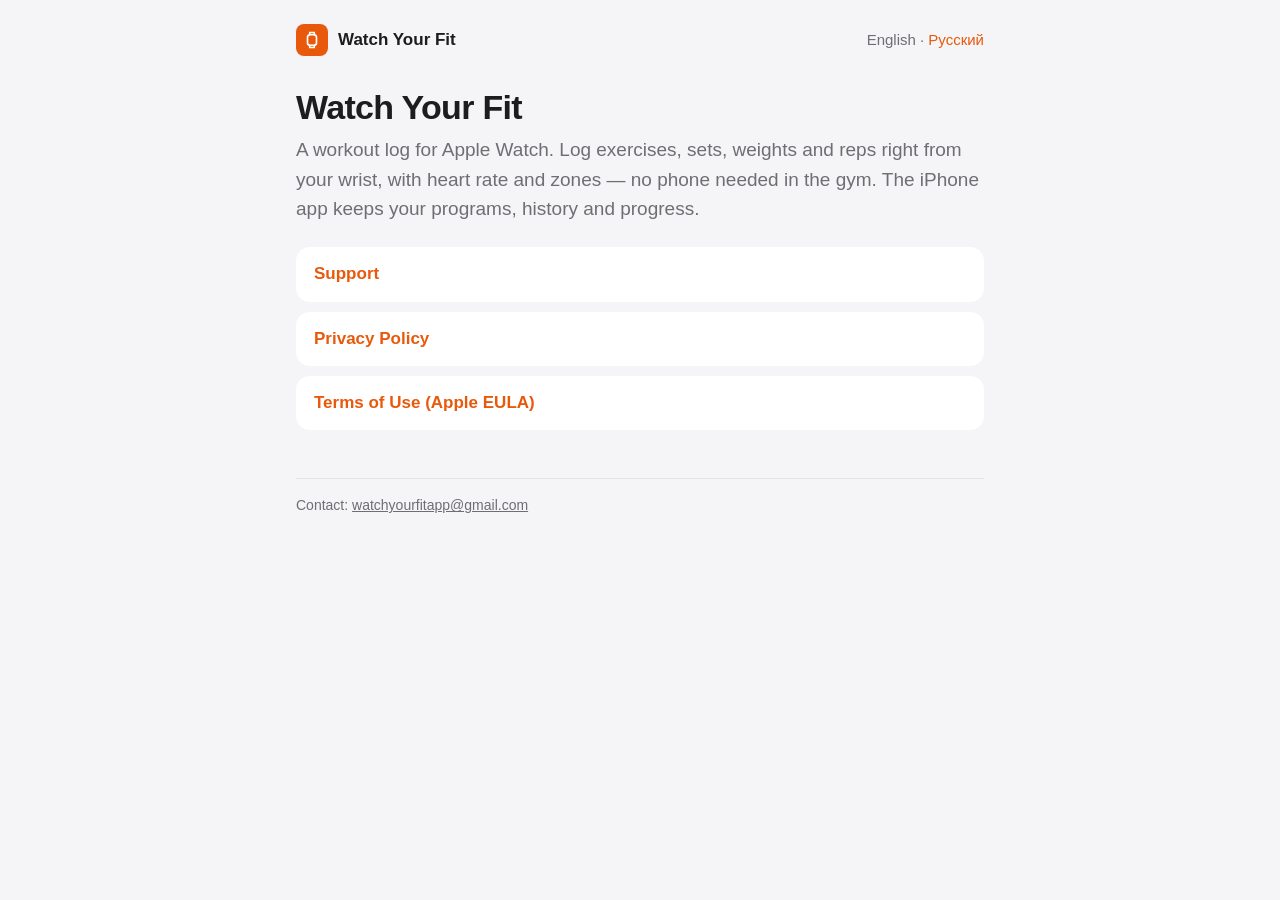
==== index.html @ 6d82d3f4 "Privacy policy and support pages (en, ru)" ====
<!DOCTYPE html><meta charset="utf-8">
<html lang="en">
<head>
<meta name="viewport" content="width=device-width, initial-scale=1">
<title>Watch Your Fit</title>
<meta name="description" content="Watch Your Fit — a strength and cardio workout log for Apple Watch, with a companion iPhone app.">
<link rel="stylesheet" href="/style.css">
</head>
<body>
<div class="page">
<header class="top">
  <a class="brand" href="/"><span class="brand-mark"><svg width="18" height="18" viewBox="0 0 24 24" fill="none" stroke="#fff" stroke-width="2.2" stroke-linecap="round" aria-hidden="true"><rect x="6" y="5" width="12" height="14" rx="3.5"/><path d="M9 5V2h6v3M9 19v3h6v-3"/></svg></span>Watch Your Fit</a>
  <span class="lang">English · <a href="/ru/" lang="ru">Русский</a></span>
</header>

<main>
<h1>Watch Your Fit</h1>
<p class="lead">A workout log for Apple Watch. Log exercises, sets, weights and reps right from your wrist, with heart rate and zones — no phone needed in the gym. The iPhone app keeps your programs, history and progress.</p>

<ul class="links">
  <li><a href="/support">Support</a></li>
  <li><a href="/privacy">Privacy Policy</a></li>
  <li><a href="https://www.apple.com/legal/internet-services/itunes/dev/stdeula/">Terms of Use (Apple EULA)</a></li>
</ul>
</main>

<footer>
Contact: <a href="mailto:watchyourfitapp@gmail.com">watchyourfitapp@gmail.com</a>
</footer>
</div>
</body>
</html>
---- style.css ----
@charset "utf-8";

/* Watch Your Fit — static pages. No external fonts, scripts or trackers. */

:root {
  --bg: #f5f5f7;
  --surface: #ffffff;
  --text: #1d1d1f;
  --muted: #6e6e73;
  --line: #e3e3e8;
  --accent: #e8590c;
  --accent-soft: #fff1e8;
}

@media (prefers-color-scheme: dark) {
  :root {
    --bg: #000000;
    --surface: #1c1c1e;
    --text: #f5f5f7;
    --muted: #a1a1a6;
    --line: #2c2c2e;
    --accent: #ff8a3d;
    --accent-soft: #2b1a0e;
  }
}

* { box-sizing: border-box; }

html { -webkit-text-size-adjust: 100%; }

body {
  margin: 0;
  background: var(--bg);
  color: var(--text);
  font: 17px/1.55 -apple-system, BlinkMacSystemFont, "SF Pro Text", "Segoe UI", Roboto, "Helvetica Neue", Arial, sans-serif;
}

.page {
  max-width: 720px;
  margin: 0 auto;
  padding: 24px 16px 64px;
}

header.top {
  display: flex;
  align-items: center;
  justify-content: space-between;
  gap: 12px;
  margin-bottom: 32px;
}

.brand {
  display: flex;
  align-items: center;
  gap: 10px;
  color: var(--text);
  text-decoration: none;
  font-weight: 600;
}

.brand-mark {
  width: 32px;
  height: 32px;
  border-radius: 8px;
  background: var(--accent);
  display: grid;
  place-items: center;
}

.lang {
  font-size: 15px;
  color: var(--muted);
}

.lang a { color: var(--accent); text-decoration: none; }

h1 {
  font-size: clamp(26px, 7.4vw, 34px);   /* «конфиденциальности» одним словом помещается на 320 px */
  overflow-wrap: break-word;
  line-height: 1.15;
  margin: 0 0 8px;
  letter-spacing: -0.02em;
}

h2 {
  font-size: 21px;
  line-height: 1.3;
  margin: 36px 0 8px;
}

h3 {
  font-size: 17px;
  margin: 24px 0 4px;
}

p, ul { margin: 0 0 12px; }

ul { padding-left: 22px; }

li { margin-bottom: 6px; }

a { color: var(--accent); }

.meta {
  color: var(--muted);
  font-size: 15px;
  margin-bottom: 24px;
}

.summary {
  background: var(--accent-soft);
  border-radius: 14px;
  padding: 16px 18px;
  margin: 16px 0 8px;
}

.summary p:last-child { margin-bottom: 0; }

.card {
  background: var(--surface);
  border-radius: 14px;
  padding: 16px 18px;
  margin: 12px 0;
}

.links {
  list-style: none;
  padding: 0;
  margin: 24px 0;
}

.links li { margin: 0; }

.links a {
  display: block;
  background: var(--surface);
  border-radius: 14px;
  padding: 14px 18px;
  margin-bottom: 10px;
  text-decoration: none;
  font-weight: 600;
}

.lead {
  font-size: 19px;
  color: var(--muted);
  margin-bottom: 24px;
}

footer {
  margin-top: 48px;
  padding-top: 16px;
  border-top: 1px solid var(--line);
  color: var(--muted);
  font-size: 14px;
}

footer a { color: var(--muted); }
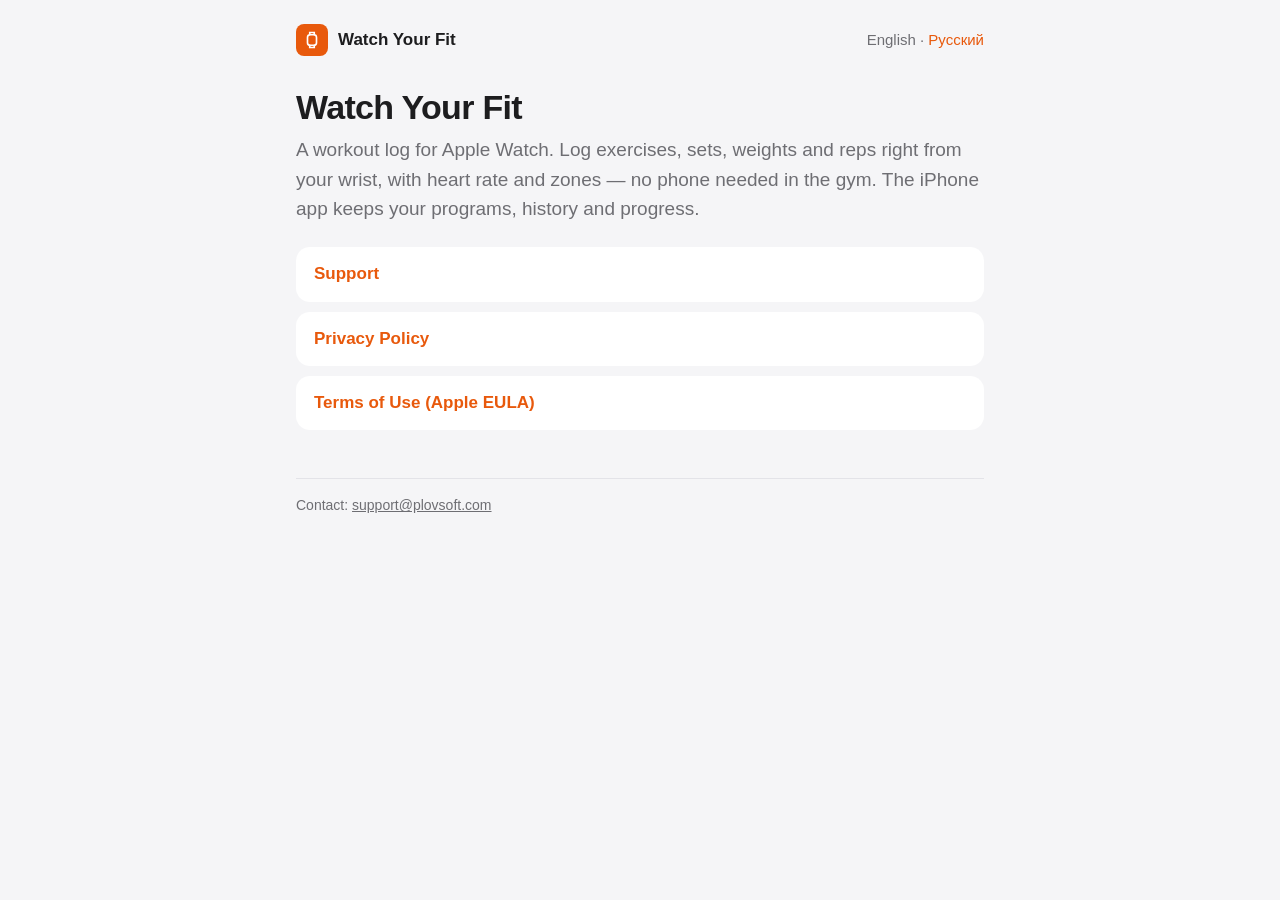
==== commit 408ba86e: "Custom domain, support email, FAQ: program import and export, backup Co-Authored-By: Claude Opus 5.5" ====
--- a/index.html
+++ b/index.html
@@ -25,7 +25,7 @@
 </main>
 
 <footer>
-Contact: <a href="mailto:watchyourfitapp@gmail.com">watchyourfitapp@gmail.com</a>
+Contact: <a href="mailto:support@plovsoft.com">support@plovsoft.com</a>
 </footer>
 </div>
 </body>
